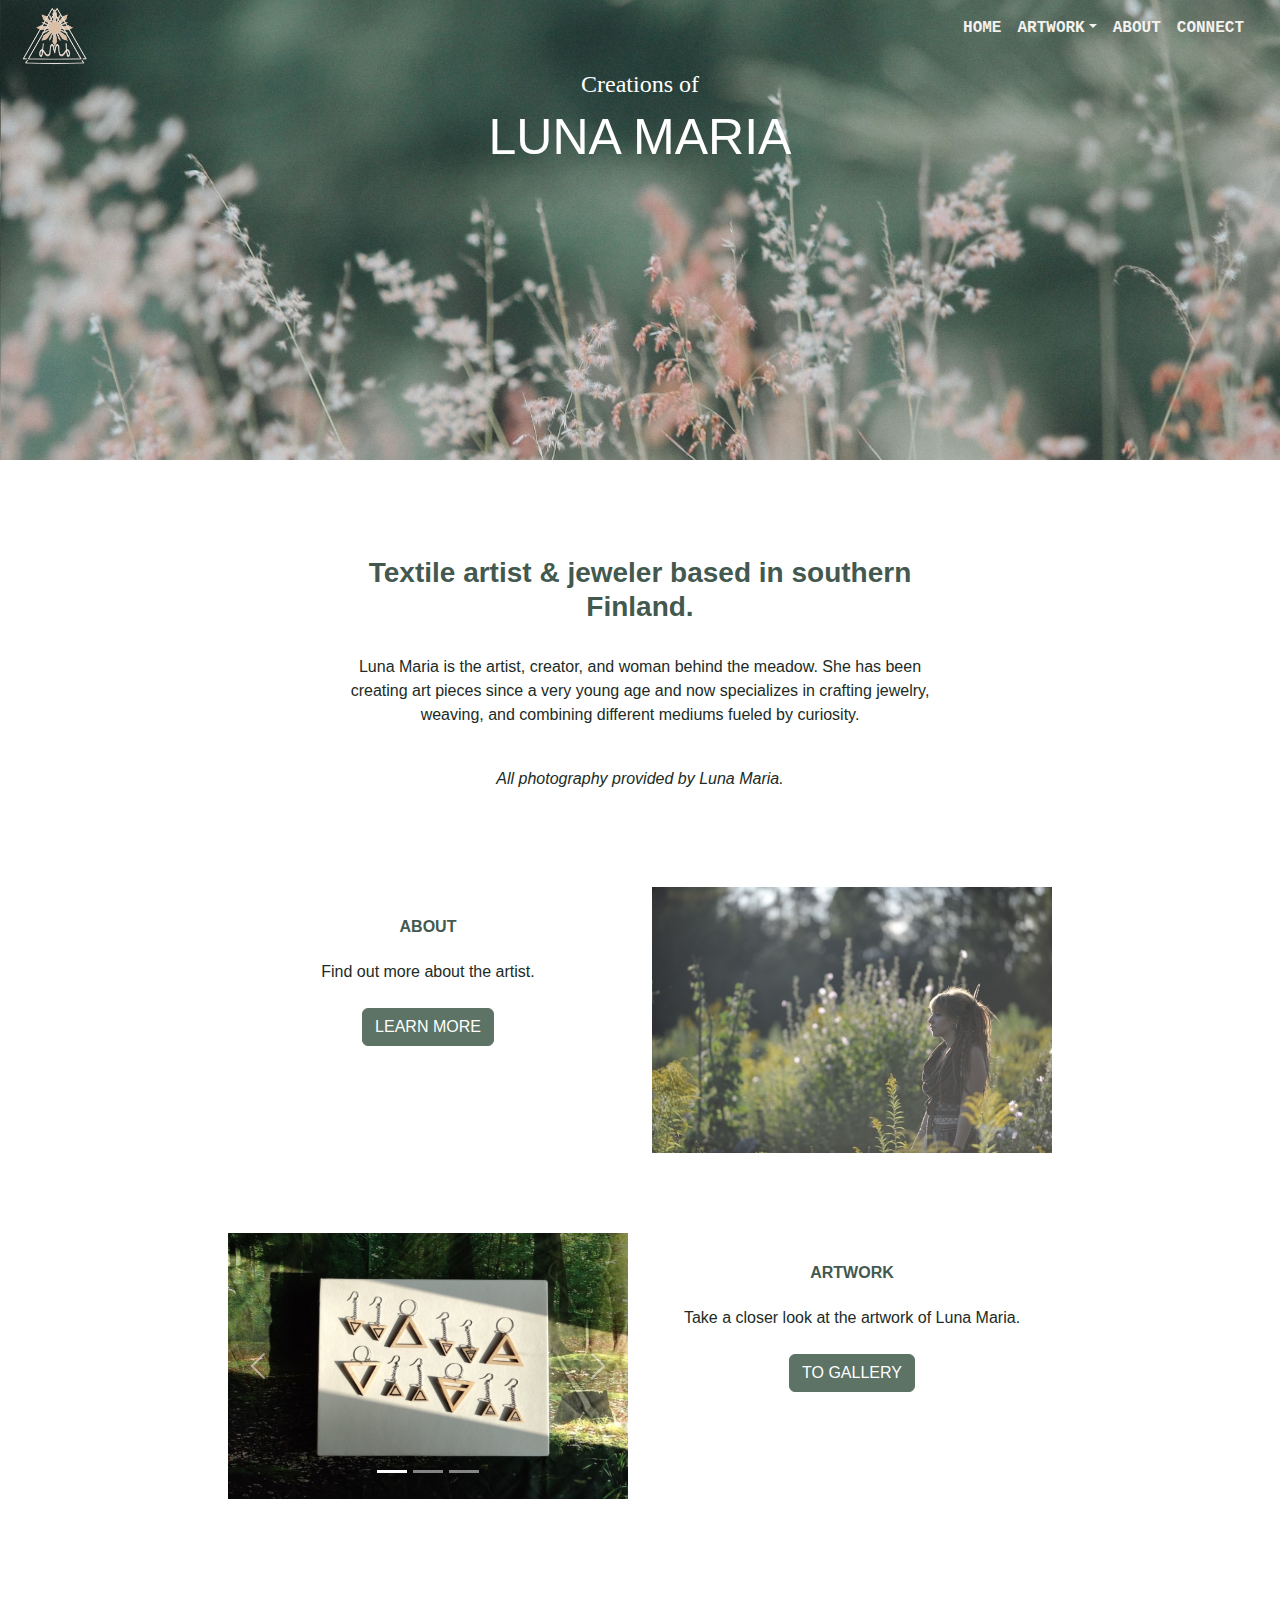
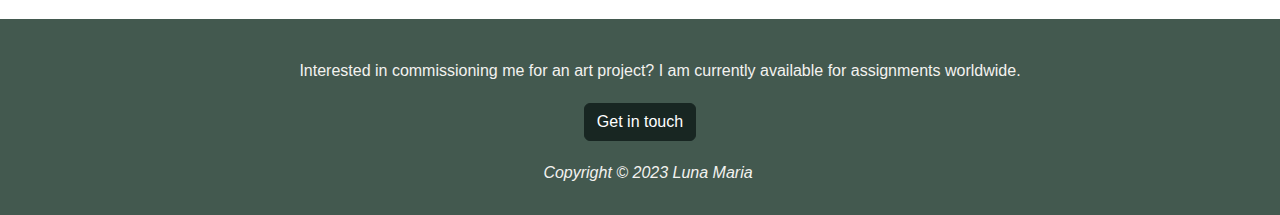
==== lunamaria/index.html @ db06dbb6 "initial commit" ====
<!DOCTYPE html>
<html>
<head>

    <title>Luna Maria - Portfolio</title> 
    <link rel="shortcut icon" href="img/favicon.ico"> 
    <meta charset="UTF-8">
    <meta name="description" content="HTML sivupohja">
    <meta name="author" content="Jenny Puranen">
    <meta name="keywords" content="luna, maria, jewelry, art, portfolio">
    <meta name="viewport" content="width=device-width, initial-scale=1.0">
<!--tärkeät linkit boostrapin muotoiluihin jne-->
    <link href="https://cdn.jsdelivr.net/npm/bootstrap@5.2.3/dist/css/bootstrap.min.css" rel="stylesheet">
    <script src="https://cdn.jsdelivr.net/npm/bootstrap@5.2.3/dist/js/bootstrap.bundle.min.js"></script>
<!--oma css-->
    <link rel="stylesheet" href="css/style.css">

</head>

<body>

<!--header alkaa-->
<div class="container-fluid p-0 text-center">
  <div style="background: url(img/bannerkuva.jpeg)" class="bg-cover text-white">
    <div class="container-fluid">

        <div class="row">
            <div class="col-1">  <img src="img/logo.png" alt="logo" style="width: auto;;height:70px; float: left;"></div>
            <div class="col"></div>
            <div class="col-5">

<!--läpinäkyvä navigointipalkki-->
        <nav class="navbar navbar-expand-sm navbar-dark">
            <div class="container-fluid">
                <a class="navbar-brand" ></a>
              <button class="navbar-toggler" type="button" data-bs-toggle="collapse" data-bs-target="#collapsibleNavbar">
                <span class="navbar-toggler-icon"></span>
              </button>
              <div class="collapse navbar-collapse" id="collapsibleNavbar">
                <ul class="navbar-nav">
                  <li class="nav-item">
                    <a class="nav-link" href="index.html">HOME</a>
                  </li> 
        <!--dropdown valikko navigoinnissa-->        
                  <li class="nav-item dropdown">
                    <a class="nav-link dropdown-toggle" href="#" role="button" data-bs-toggle="dropdown">ARTWORK</a>
                    <ul class="dropdown-menu">
                      <li><a class="dropdown-item" href="artwork.html">CREATION</a></li>
                      <li><a class="dropdown-item" href="gallery.html">GALLERY</a></li>
                    </ul>
                  </li>

                  <li class="nav-item">
                    <a class="nav-link" href="about.html">ABOUT</a>
                  </li>
                  <li class="nav-item">
                    <a class="nav-link" href="connect.html">CONNECT</a>
                  </li>  
                 
                </ul>
              </div>
            </div>
          </nav>
            </div>
        </div> 
<!--navigointi loppuu-->  

<!--otsikko-->
<div class="row otsikko1">
                            <h4>Creations of</h4> </div>
<div class="row otsikko2">  <h1>LUNA MARIA</h1> </div>           
      </div>
  </div>
</div>
<!--header loppuu-->

<!--loin rivin 'väli' jota käytän luomaan tilaa elementtien väliin nopeasti ja helposti-->
<div class="row vali"></div>

<!--tästä alkaa sivun kontentti-->
<div class="container-fluid mt-3" id="kontentti">

    <div class="row vali"></div>

     <div class="row esittely text-center">
        <div class="col-3 d-none d-lg-block"></div>
        <div class="col">
              <h3>Textile artist & jeweler based in southern Finland.</h3><br>
              <p>Luna Maria is the artist, creator, and woman behind the meadow. She has been creating art pieces since a very 
                young age and now specializes in crafting jewelry, weaving, and combining different mediums fueled by curiosity. </p> <br>
                <p><i>All photography provided by Luna Maria.</i></p>
        </div>
        <div class="col-3 d-none d-lg-block"></div> 
    </div>

    <div class="row vali"></div>
    <div class="row vali"></div>

    <div class="row text-center rivi4">
        <div class="col-2 d-none d-lg-block"></div>
        <div class="col-lg-4 col-md-6 col-sm-12 col-xs-12 tekstikentta">
            <h6 class="otsikko3">ABOUT</h6><br>
            <p class="teksti3">Find out more about the artist.</p><br>
            <a href="about.html" class="btn btn-success nappi2">LEARN MORE</a>
        </div>
        <div class="col-lg-4 col-md-6 col-sm-12 col-xs-12">
            <img src="img/luna3.jpeg" class="img-fluid luna3" alt="luna3">
        </div>
        <div class="col-2 d-none d-lg-block"></div>
    </div>

    <div class="row vali"></div>
    <div class="row vali"></div>

    <div class="row text-center rivi4">
        <div class="col-2 d-none d-lg-block"></div>
        <div class="col-lg-4 col-md-6 col-sm-12 col-xs-12">
<!-- karuselli -->
<div id="demo" class="carousel slide" data-bs-ride="carousel">

  <div class="carousel-indicators">
    <button type="button" data-bs-target="#demo" data-bs-slide-to="0" class="active"></button>
    <button type="button" data-bs-target="#demo" data-bs-slide-to="1"></button>
    <button type="button" data-bs-target="#demo" data-bs-slide-to="2"></button>
  </div>
  
  <div class="carousel-inner">
    <div class="carousel-item active">
      <img src="img/image1.jpeg" alt="kuva-korut1" class="d-block image1" style="width:100%"></div>
    <div class="carousel-item">
      <img src="img/image7.jpeg" alt="kuva-korut2" class="d-block image7" style="width:100%"></div>
    <div class="carousel-item">
      <img src="img/image8.jpg" alt="kuva-korut3" class="d-block image8" style="width:100%"></div>
  </div>
  
  <button class="carousel-control-prev" type="button" data-bs-target="#demo" data-bs-slide="prev">
    <span class="carousel-control-prev-icon"></span>
  </button>
  <button class="carousel-control-next" type="button" data-bs-target="#demo" data-bs-slide="next">
    <span class="carousel-control-next-icon"></span>
  </button>
</div>
<!--karuselli loppuu-->

        </div>
        <div class="col-lg-4 col-md-6 col-sm-12 col-xs-12 tekstikentta">
            <h6 class="otsikko3">ARTWORK</h6><br>
            <p class="teksti3">Take a closer look at the artwork of Luna Maria.</p><br>
            <a href="gallery.html" class="btn btn-success nappi2">TO GALLERY</a>
        </div>
        <div class="col-2 d-none d-lg-block"></div>
    </div>

    <div class="row vali"></div>
    <div class="row vali"></div>
    <div class="row vali"></div>


</div>
<!--kontentti loppuu-->



<!--footer-->

<div class="container-fluid" id="footer">
<div class="row text-center">   <p class="footernote1">Interested in commissioning me for an art project? I am currently available for assignments worldwide.</p> </div>

<div class="row text-center"> 
<div class="col-5"></div>
<div class="col-2"><a href="connect.html" class="btn btn-success nappi1">Get in touch</a></div>
<div class="col-5"></div>
<div class="row text-center"><p class="footernote2"><i>Copyright © 2023 Luna Maria</i></p></div>
</div>

</body>

</html>
---- lunamaria/css/style.css ----
html,
body {
    background-color: f3f2ef;
    overflow-x: hidden;
}


/*header ja navigointi säädöt*/
.bg-cover {
    background-size: cover !important;
    height: 460px;
}

.navbar {
    font-family: monospace;
    font-weight: bold;
    justify-content: flex-end!important;
    float: right;
}

.navbar a{
    color: #f3f2ef!important; 
  }

.navbar-dark{
    color-scheme: #f3f2ef;
}

.dropdown-item {
    font-family: monospace;
    font-weight: bold;
    color: #f3f2ef!important; 
}

.dropdown-item:hover {
    background-color: #5D7365 !important;
}


.dropdown-menu {
background-color: #43594F;
}


.otsikko1 {
    padding-top: 130px;
    font-family: "Brush Script MT";
    color: f3f2ef;
}

.otsikko2 {
    padding-bottom: 180px;
    font-family: 'Franklin Gothic Medium', 'Arial Narrow', Arial, sans-serif;
    font-weight: bold;
    color: f3f2ef;
}

h1{
    font-size: 50px;
}

h3 {
    font-family: 'Franklin Gothic Medium', 'Arial Narrow', Arial, sans-serif;
    color: #43594F;
    font-weight: bold;
}

.logo{
    width: auto;
    height: 70px; 
    float: left;
}

/*kontentti yleiset säädöt*/
p {
    font-family: 'Gill Sans', 'Gill Sans MT', Calibri, 'Trebuchet MS', sans-serif;
    color: #212b26;
    font-size: 1em;
    padding-left: 2px;
    padding-right: 2px;
}

.vali{
    height: 40px;
}

/*footer säädöt*/

#footer {
    background-color: #43594F;
}

.footernote1 {
    color: #f3f2ef;
    padding-top: 20px;
    margin: 20px;
    font-size: 1em;
    font-family: Arial, Helvetica, sans-serif;
}

.footernote2 {
    color: #f3f2ef;
    margin: 20px;
    padding-bottom: 10px;
}

.nappi1{
    background-color: #182622!important;
    border-color: #182622!important;
    font-family: 'Franklin Gothic Medium', 'Arial Narrow', Arial, sans-serif;
}

/*index sivun kontentin erillissäädöt*/

.otsikko3 {
    font-family: 'Franklin Gothic Medium', 'Arial Narrow', Arial, sans-serif;
    font-weight: bold;
    color: #43594F;
    margin-top: 30px!important;
    margin-bottom: 0!important;
}

.teksti3 {
    margin-top: 0px!important;
    margin-bottom: 0px!important;

}
.nappi2 {
    background-color: #5D7365!important;
    border-color: #5D7365!important;
    font-family: 'Franklin Gothic Medium', 'Arial Narrow', Arial, sans-serif;  
    margin-bottom: 30px!important;
}

.rivi4 {
    padding: 10px;
}

.luna3 .koru3 .tekstikentta{
width: 600px!important;
height: 399px!important;
padding: 0px;
}

/*karusellin säädöt*/

.image1 .image7 .image8 .carousel .carousel-item {
    width: 600px!important;
    height: 399px!important;
}
.carousel-inner > .item {
    height: 400px;
 }


/*about sivun kontentin erillissäädöt*/

.luna2 {
    padding-top: 15px;
}

/*gallery sivun kontentin erillissäädöt*/
/*css gridin säädöt*/
.gallery {
    display: grid;
    grid-template-columns: repeat(8, 1fr);
    grid-template-rows: repeat(8, 5vw);
    grid-gap: 8px;
}

.galleryimg {
    width: 100%;
    height: 100%;
    object-fit: cover;
}

.gallery-item-1 {
    grid-column-start: 1;
    grid-column-end: 3;
    grid-row-start: 1;
    grid-row-end: 3;
}

.gallery-item-2 {
    grid-column-start: 3;
    grid-column-end: 5;
    grid-row-start: 1;
    grid-row-end: 3;
}

.gallery-item-3 {
    grid-column-start: 5;
    grid-column-end: 9;
    grid-row-start: 1;
    grid-row-end: 6;
}

.gallery-item-4 {
    grid-column-start: 1;
    grid-column-end: 5;
    grid-row-start: 3;
    grid-row-end: 6;
}

.gallery-item-5 {
    grid-column-start: 1;
    grid-column-end: 5;
    grid-row-start: 6;
    grid-row-end: 9;
}

.gallery-item-6 {
    grid-column-start: 5;
    grid-column-end: 9;
    grid-row-start: 6;
    grid-row-end: 9;
}

/*alemman gallerian säädöt*/
.row {
    display: -ms-flexbox; 
    display: flex;
    -ms-flex-wrap: wrap; 
    flex-wrap: wrap;
    padding: 0 4px;
  }
  
  .column {
    -ms-flex: 25%; 
    flex: 25%;
    max-width: 25%;
    padding: 0 4px;
  }
  
  .column img {
    margin-top: 8px;
    vertical-align: middle;
    width: 100%;
  }
  
  @media screen and (max-width: 800px) {
    .column {
      -ms-flex: 50%;
      flex: 50%;
      max-width: 50%;
    }
  }
  
  @media screen and (max-width: 600px) {
    .column {
      -ms-flex: 100%;
      flex: 100%;
      max-width: 100%;
    }
  }

/*artwork/creation sivun kontentin erillissäädöt*/
.insta {
    width: 22px;
    height: 22px;
}

#thislink {
    text-decoration: none;   
}

/*connect sivun kontentin erillissäädöt*/
/*flexboxin säädöt*/

.flex-container-1 {
    display: flex;
    flex-wrap: wrap;
    justify-content: space-around;
    padding: 60px;
    font-family: 'Gill Sans', 'Gill Sans MT', Calibri, 'Trebuchet MS', sans-serif;
    color: #212b26;
    font-size: 1em;
}

.luna4 {
    height: 500px;
    width: auto;
    padding-left: 50px;
    filter: opacity(86%);
}
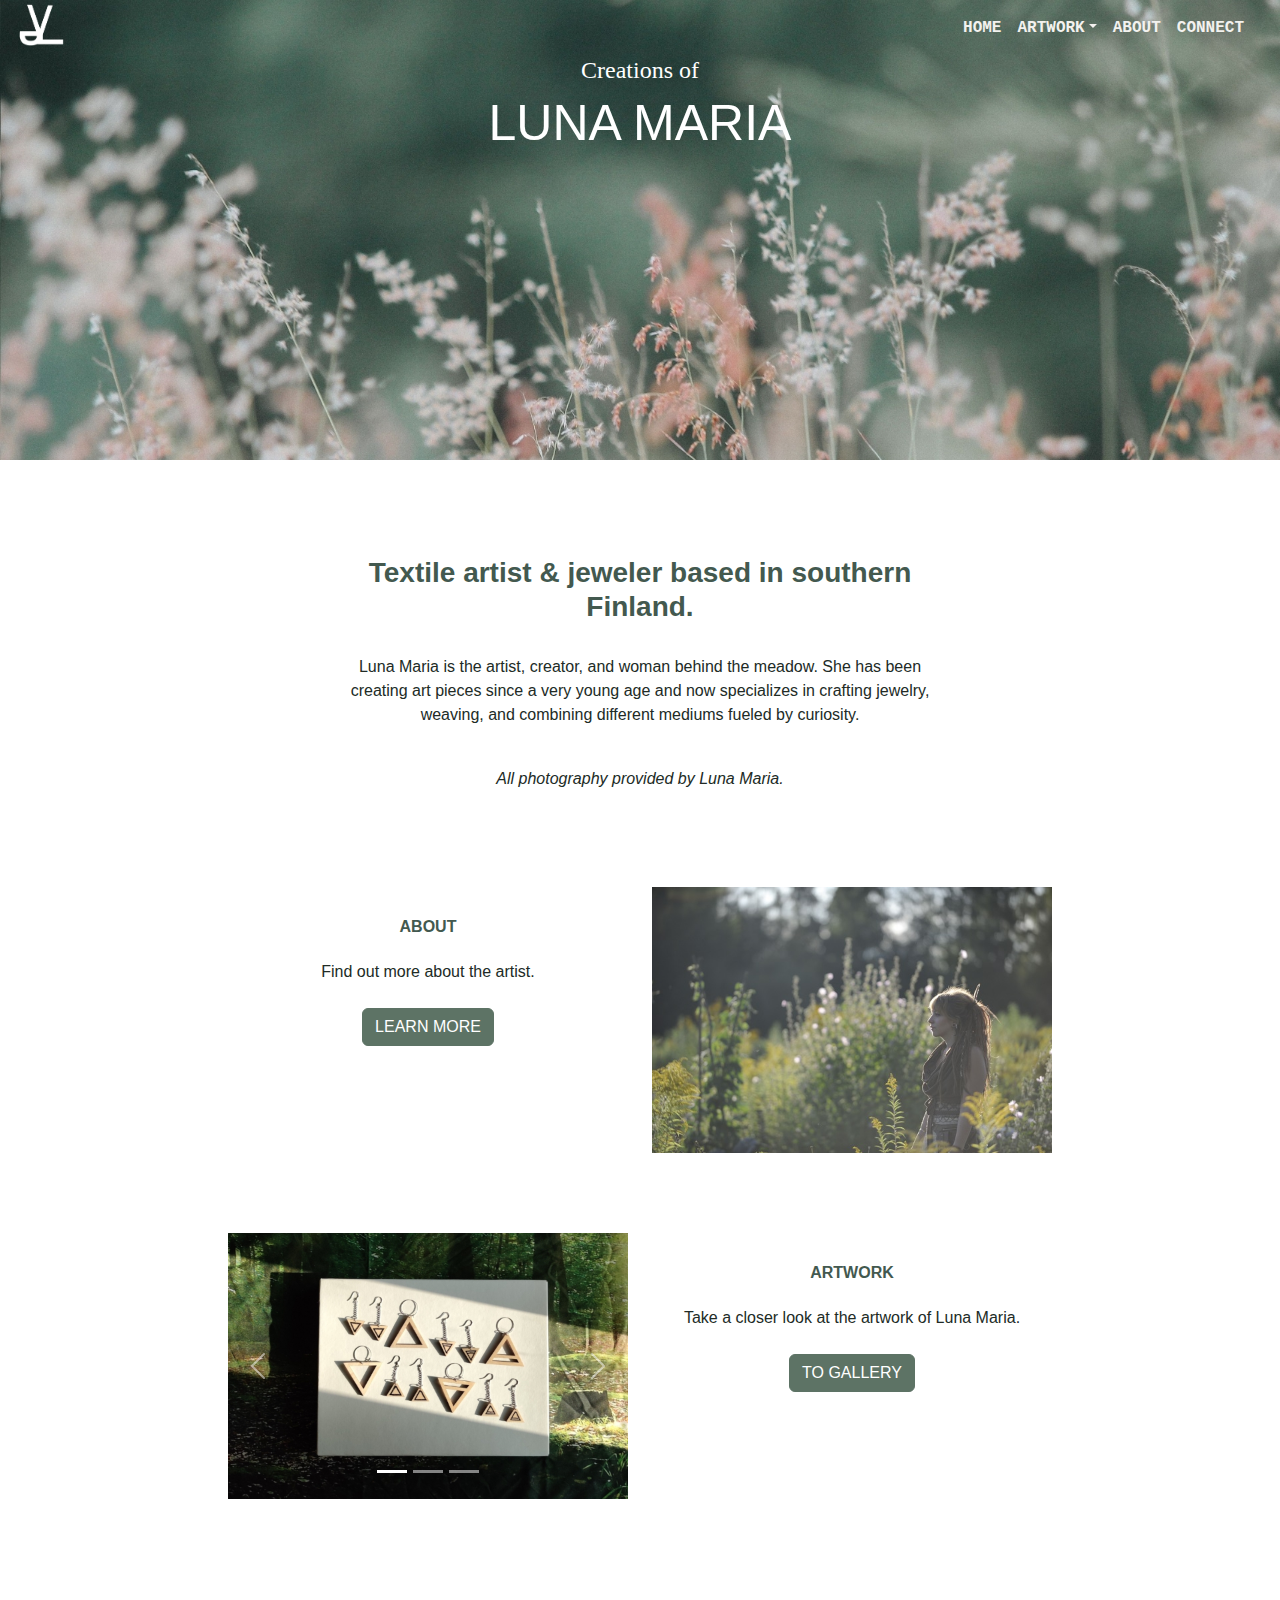
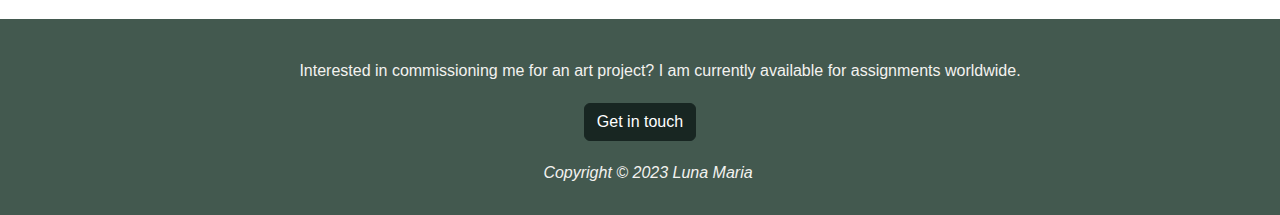
==== commit b59b8a58: "january_update" ====
--- a/lunamaria/index.html
+++ b/lunamaria/index.html
@@ -25,7 +25,7 @@
     <div class="container-fluid">
 
         <div class="row">
-            <div class="col-1">  <img src="img/logo.png" alt="logo" style="width: auto;;height:70px; float: left;"></div>
+            <div class="col-1">  <img src="img/logo.png" alt="logo" style="width: auto; height:50px; float: left;"></div>
             <div class="col"></div>
             <div class="col-5">
 
--- a/lunamaria/css/style.css
+++ b/lunamaria/css/style.css
@@ -67,7 +67,7 @@
 
 .logo{
     width: auto;
-    height: 70px; 
+    height: 50px; 
     float: left;
 }
 
